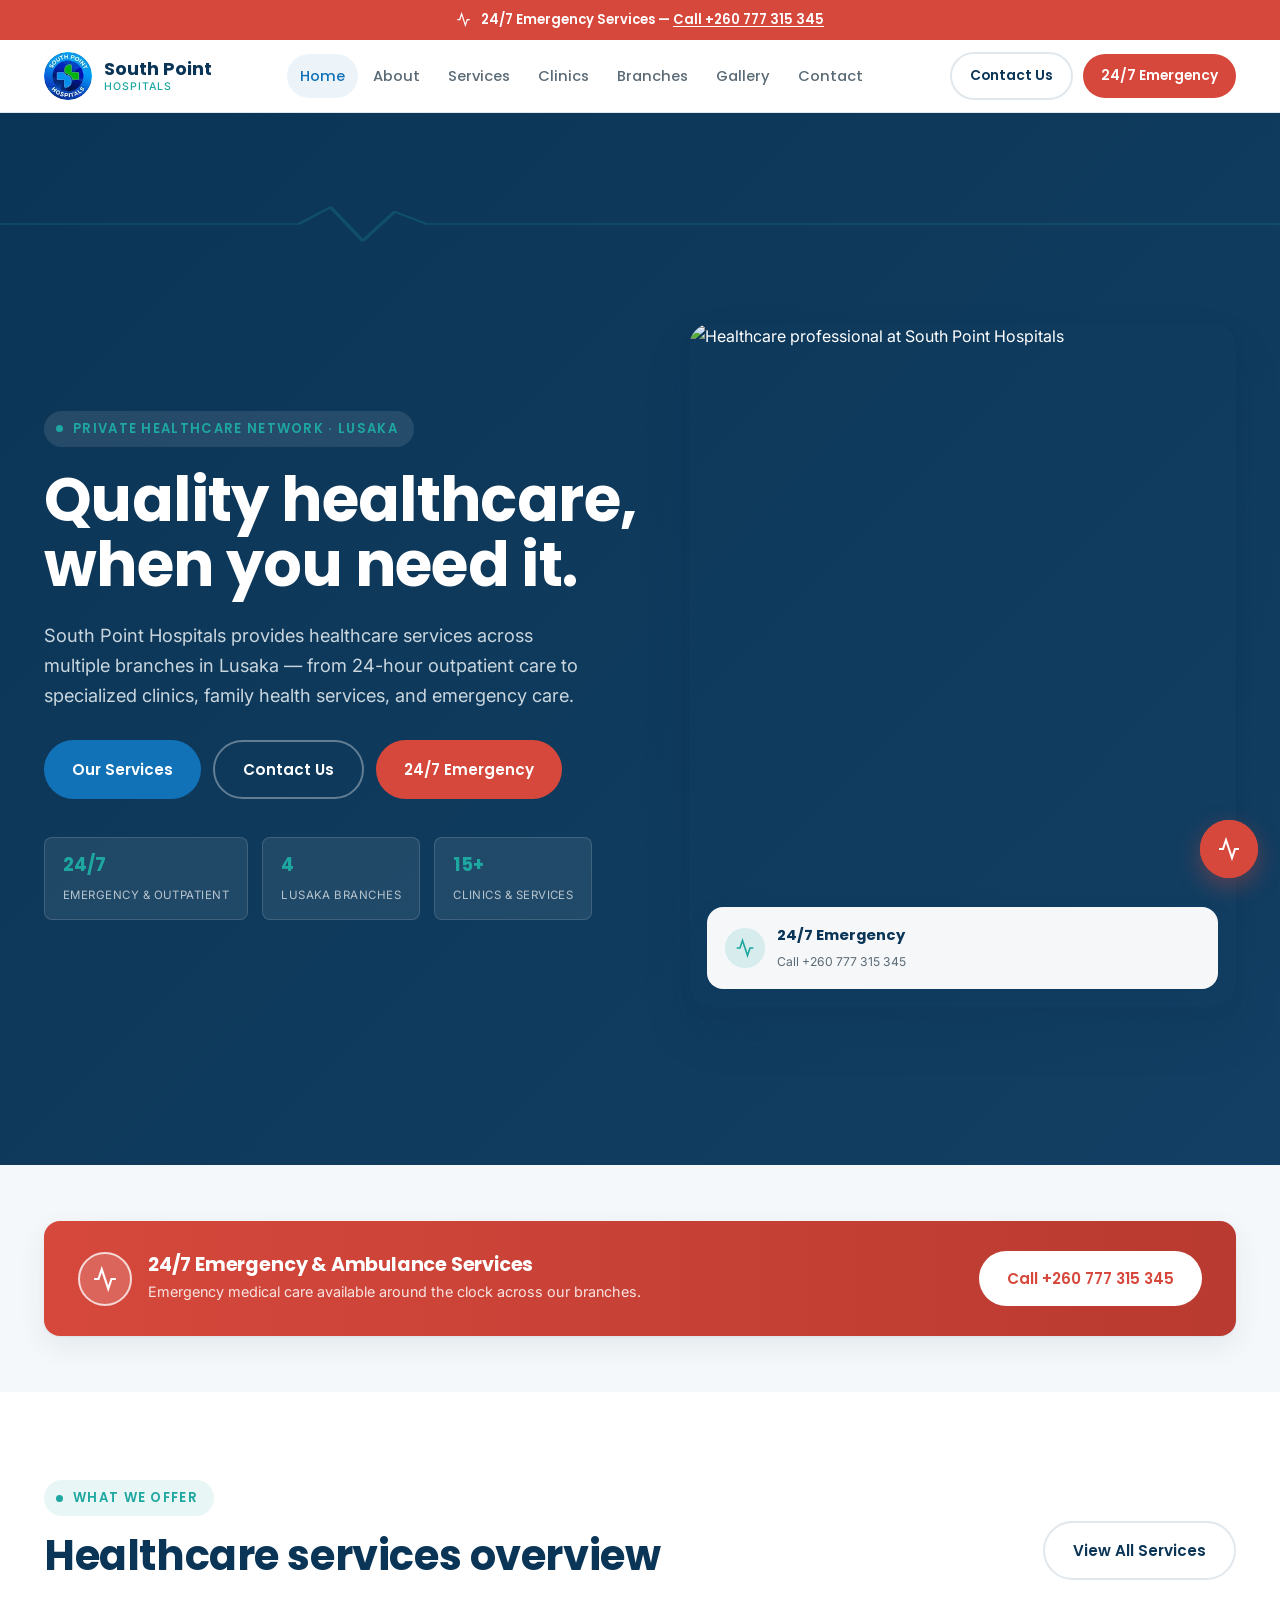
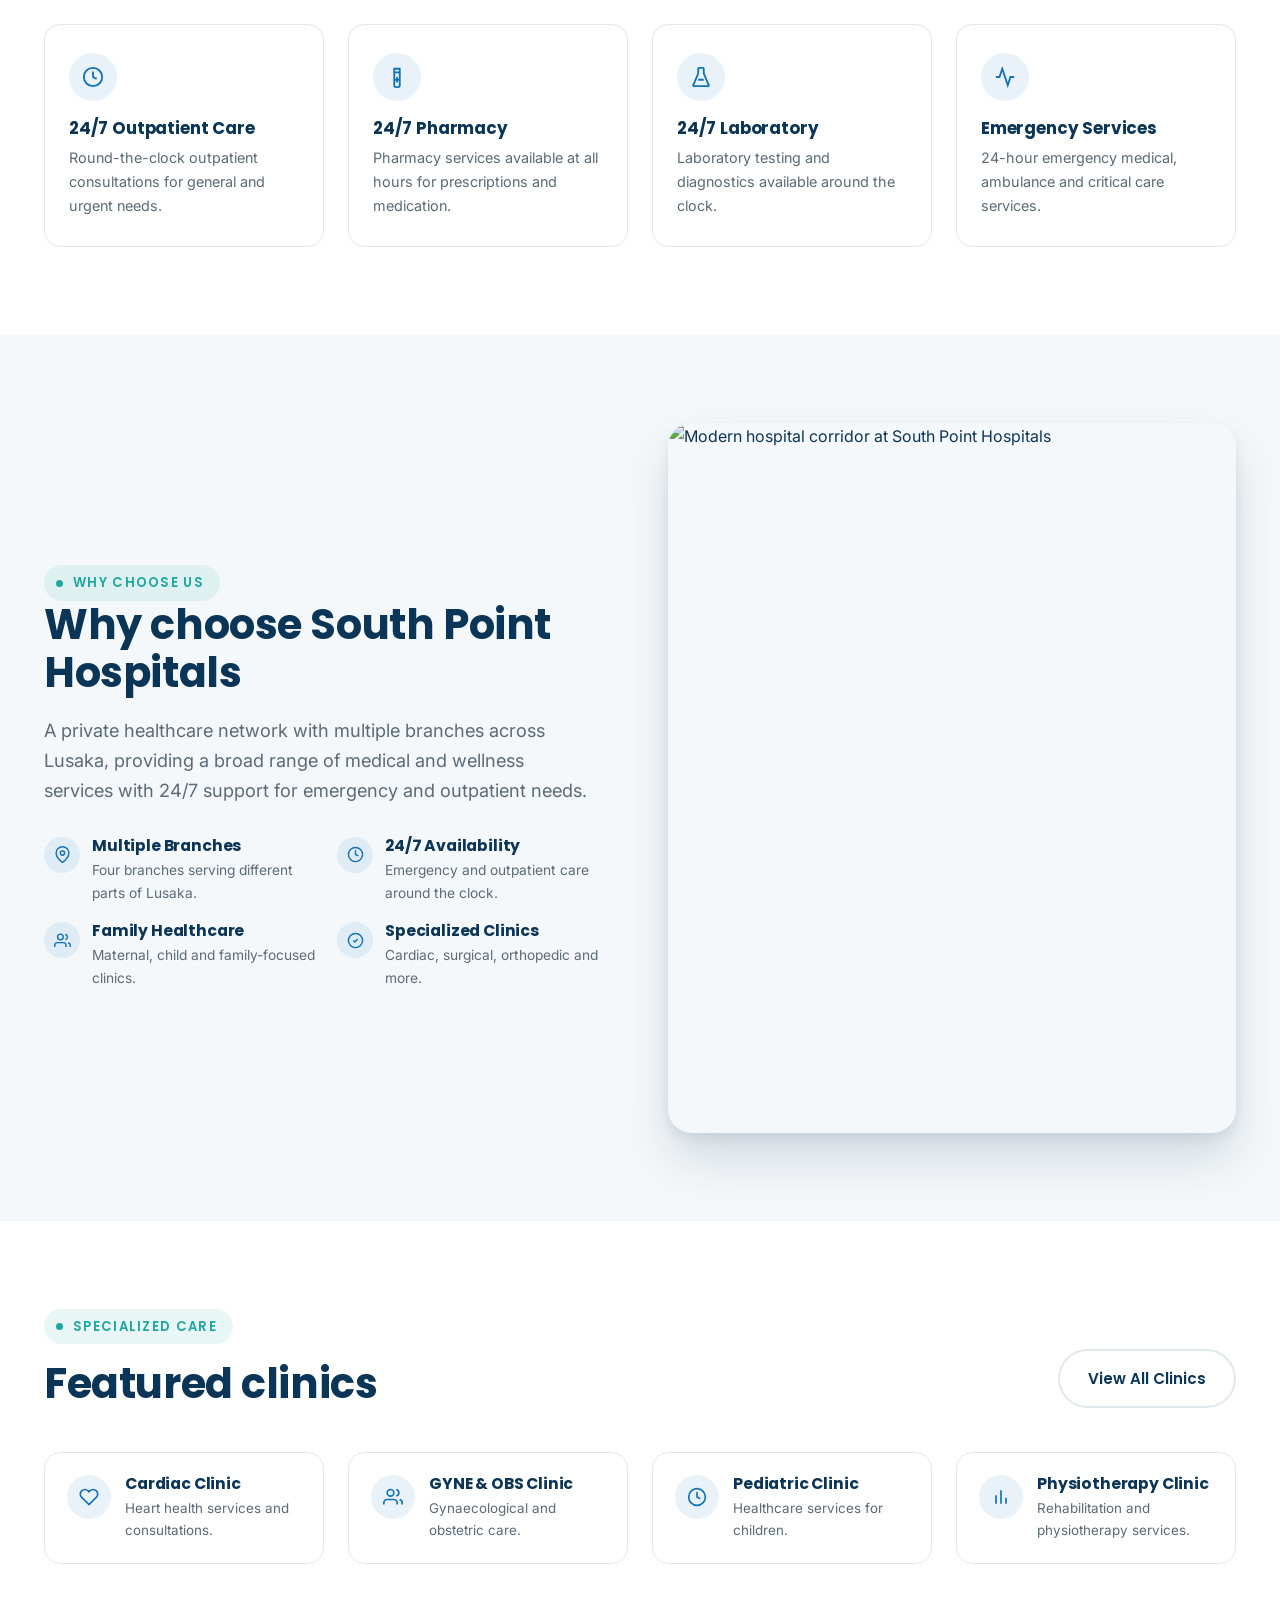
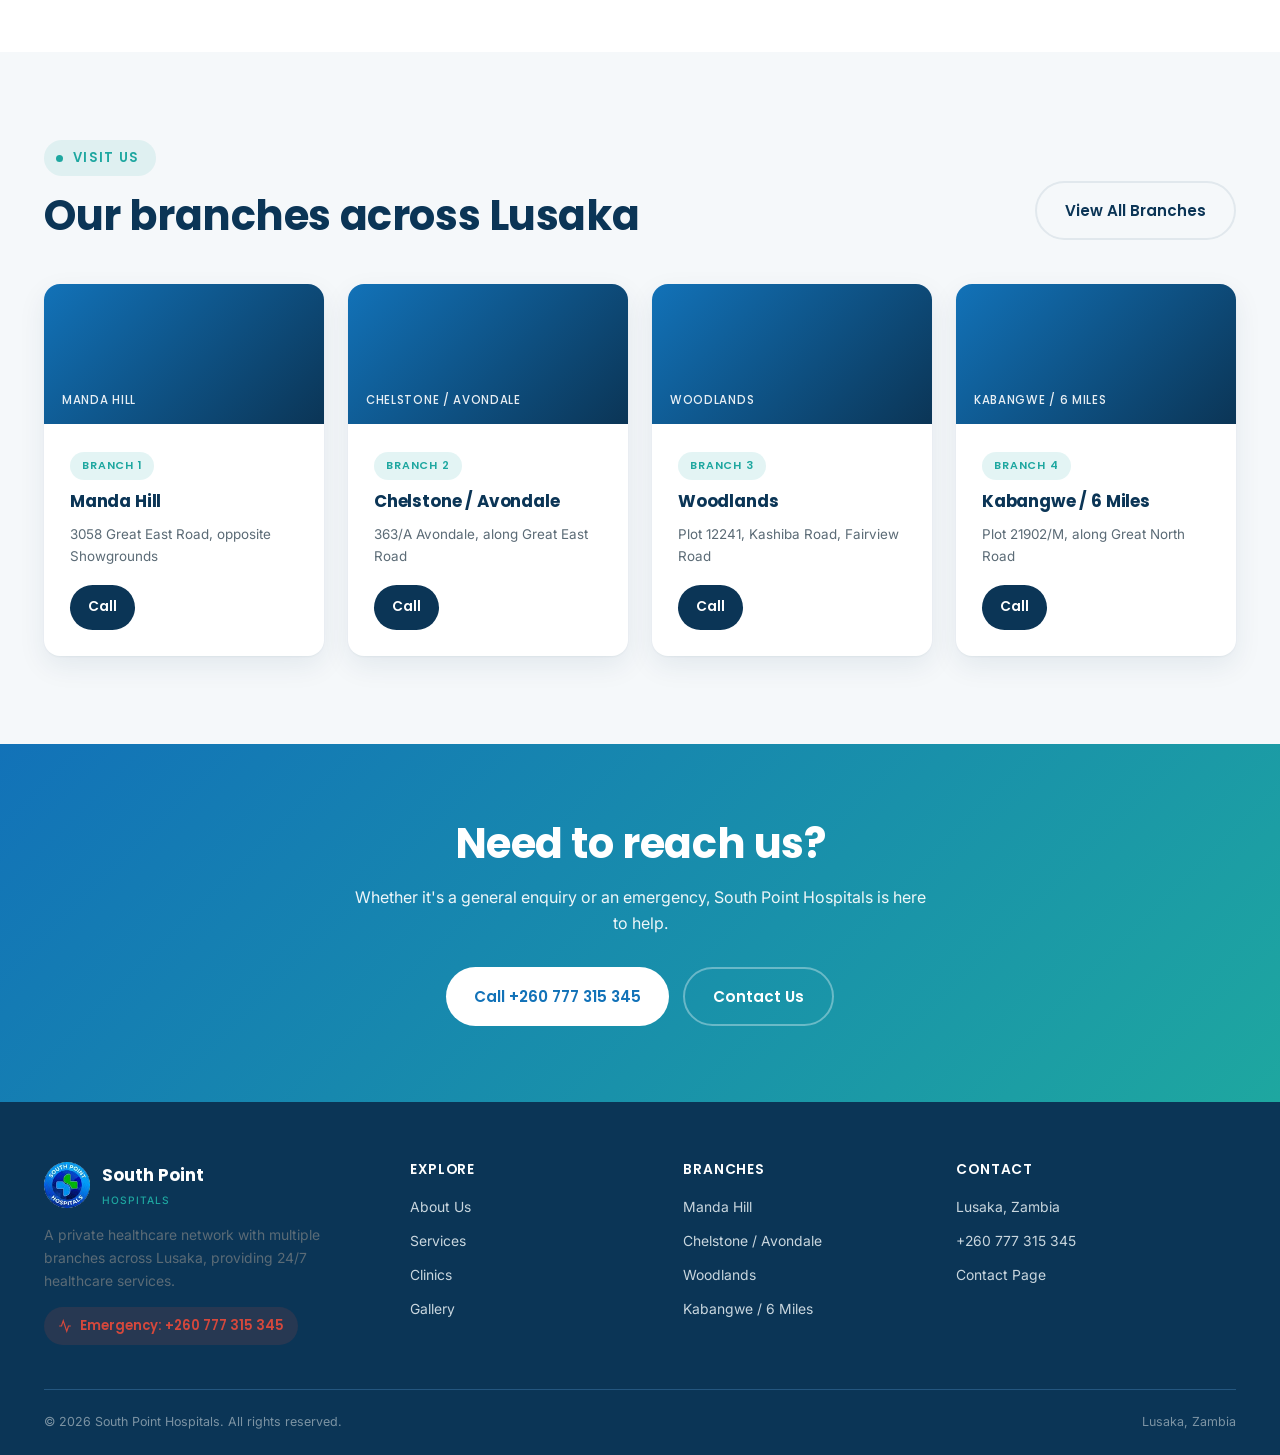
==== index.html @ 8c19f6e8 "Add files via upload" ====
<!DOCTYPE html>
<html lang="en">
<head>
<meta charset="UTF-8">
<meta name="viewport" content="width=device-width, initial-scale=1.0">
<title>South Point Hospitals | Quality Healthcare in Lusaka, Zambia</title>
<meta name="description" content="South Point Hospitals is a private healthcare network with multiple branches across Lusaka, offering 24/7 emergency, outpatient, specialized clinics and family healthcare services.">
<meta property="og:title" content="South Point Hospitals | Quality Healthcare, When You Need It">
<meta property="og:description" content="24/7 healthcare services across multiple branches in Lusaka, Zambia.">
<meta property="og:type" content="website">
<link rel="preconnect" href="https://fonts.googleapis.com">
<link rel="stylesheet" href="css/style.css">
</head>
<body>

<header class="site-header">
  <div class="emergency-strip">
    <svg width="15" height="15" viewBox="0 0 24 24" fill="none" stroke="currentColor" stroke-width="2"><path d="M22 12h-4l-3 9L9 3l-3 9H2"/></svg>
    <span>24/7 Emergency Services — <a href="tel:+260777315345">Call +260 777 315 345</a></span>
  </div>
  <div class="header-bar">
    <a href="index.html" class="brand">
      <img src="assets/logo.png" alt="South Point Hospitals logo">
      <span class="brand-text">South Point<span class="sub">Hospitals</span></span>
    </a>
    <nav class="main-nav">
      <a href="index.html" class="active">Home</a>
      <a href="about.html">About</a>
      <a href="services.html">Services</a>
      <a href="clinics.html">Clinics</a>
      <a href="branches.html">Branches</a>
      <a href="gallery.html">Gallery</a>
      <a href="contact.html">Contact</a>
    </nav>
    <div class="header-cta">
      <a href="contact.html" class="btn btn-outline btn-sm">Contact Us</a>
      <a href="tel:+260777315345" class="btn btn-emergency btn-sm">24/7 Emergency</a>
    </div>
    <button class="hamburger" aria-label="Toggle menu"><span></span><span></span><span></span></button>
  </div>
</header>

<nav class="mobile-nav">
  <a href="index.html">Home</a>
  <a href="about.html">About</a>
  <a href="services.html">Services</a>
  <a href="clinics.html">Clinics</a>
  <a href="branches.html">Branches</a>
  <a href="gallery.html">Gallery</a>
  <a href="contact.html">Contact</a>
  <div class="mobile-ctas">
    <a href="tel:+260777315345" class="btn btn-emergency btn-block">Call +260 777 315 345</a>
    <a href="contact.html" class="btn btn-outline btn-block">Contact Us</a>
  </div>
</nav>

<!-- ===== Hero ===== -->
<section class="hero">
  <div class="ambient-bg"><div class="orb orb-1"></div><div class="orb orb-2"></div><div class="orb orb-3"></div></div>
  <div class="ekg-track"><div class="ekg-strip">
    <svg viewBox="0 0 600 60" preserveAspectRatio="none"><path d="M0,30 L140,30 L155,8 L170,52 L185,14 L200,30 L600,30"/></svg>
    <svg viewBox="0 0 600 60" preserveAspectRatio="none"><path d="M0,30 L140,30 L155,8 L170,52 L185,14 L200,30 L600,30"/></svg>
  </div></div>
  <div class="hero-grid">
    <div class="hero-copy">
      <span class="tag-label on-dark">Private Healthcare Network · Lusaka</span>
      <h1>Quality healthcare,<br>when you need it.</h1>
      <p class="lede">South Point Hospitals provides healthcare services across multiple branches in Lusaka — from 24-hour outpatient care to specialized clinics, family health services, and emergency care.</p>
      <div class="hero-ctas">
        <a href="services.html" class="btn btn-primary">Our Services</a>
        <a href="contact.html" class="btn btn-outline on-dark">Contact Us</a>
        <a href="tel:+260777315345" class="btn btn-emergency">24/7 Emergency</a>
      </div>
      <div class="hero-stats">
        <div class="stat"><b>24/7</b><span>Emergency &amp; Outpatient</span></div>
        <div class="stat"><b data-countup="4">0</b><span>Lusaka Branches</span></div>
        <div class="stat"><b data-countup="15" data-suffix="+">0</b><span>Clinics &amp; Services</span></div>
      </div>
    </div>
    <div class="hero-visual">
      <img src="https://images.unsplash.com/photo-1519494026892-80bbd2d6fd0d?w=900&q=80" alt="Healthcare professional at South Point Hospitals">
      <div class="float-card">
        <div class="ico"><svg width="20" height="20" viewBox="0 0 24 24" fill="none" stroke="currentColor" stroke-width="2"><path d="M22 12h-4l-3 9L9 3l-3 9H2"/></svg></div>
        <div><b>24/7 Emergency</b><span>Call +260 777 315 345</span></div>
      </div>
    </div>
  </div>
</section>

<!-- ===== Emergency banner ===== -->
<section class="bg-paper" style="padding:56px 0">
  <div class="container">
    <div class="emergency-banner">
      <div class="eb-left">
        <div class="eb-ico"><svg width="26" height="26" viewBox="0 0 24 24" fill="none" stroke="#fff" stroke-width="2"><path d="M22 12h-4l-3 9L9 3l-3 9H2"/></svg></div>
        <div>
          <h3>24/7 Emergency &amp; Ambulance Services</h3>
          <p>Emergency medical care available around the clock across our branches.</p>
        </div>
      </div>
      <a href="tel:+260777315345" class="btn" style="background:#fff;color:var(--emergency)">Call +260 777 315 345</a>
    </div>
  </div>
</section>

<!-- ===== Services overview ===== -->
<section class="bg-surface">
  <div class="container">
    <div class="section-head section-head-row">
      <div>
        <span class="tag-label">What We Offer</span>
        <h2>Healthcare services overview</h2>
      </div>
      <a href="services.html" class="btn btn-outline">View All Services</a>
    </div>
    <div class="grid grid-4">
      <div class="feature-card">
        <div class="ico"><svg width="22" height="22" viewBox="0 0 24 24" fill="none" stroke="currentColor" stroke-width="2"><circle cx="12" cy="12" r="10"/><path d="M12 6v6l4 2"/></svg></div>
        <h3>24/7 Outpatient Care</h3>
        <p>Round-the-clock outpatient consultations for general and urgent needs.</p>
      </div>
      <div class="feature-card">
        <div class="ico"><svg width="22" height="22" viewBox="0 0 24 24" fill="none" stroke="currentColor" stroke-width="2"><path d="M9 3h6v4H9z"/><path d="M9 7v14a2 2 0 0 0 2 2h2a2 2 0 0 0 2-2V7"/><path d="M12 12v6M9 15h6"/></svg></div>
        <h3>24/7 Pharmacy</h3>
        <p>Pharmacy services available at all hours for prescriptions and medication.</p>
      </div>
      <div class="feature-card">
        <div class="ico"><svg width="22" height="22" viewBox="0 0 24 24" fill="none" stroke="currentColor" stroke-width="2"><path d="M9 2v6L4 20a1 1 0 0 0 1 2h14a1 1 0 0 0 1-2L15 8V2"/><path d="M9 2h6M9 15h6"/></svg></div>
        <h3>24/7 Laboratory</h3>
        <p>Laboratory testing and diagnostics available around the clock.</p>
      </div>
      <div class="feature-card">
        <div class="ico"><svg width="22" height="22" viewBox="0 0 24 24" fill="none" stroke="currentColor" stroke-width="2"><path d="M22 12h-4l-3 9L9 3l-3 9H2"/></svg></div>
        <h3>Emergency Services</h3>
        <p>24-hour emergency medical, ambulance and critical care services.</p>
      </div>
    </div>
  </div>
</section>

<!-- ===== Why choose ===== -->
<section class="bg-paper">
  <div class="container">
    <div class="split-wrap" style="display:grid;grid-template-columns:1fr 1fr;gap:56px;align-items:center">
      <div>
        <span class="tag-label">Why Choose Us</span>
        <h2>Why choose South Point Hospitals</h2>
        <p class="lede on-light" style="margin-top:18px">A private healthcare network with multiple branches across Lusaka, providing a broad range of medical and wellness services with 24/7 support for emergency and outpatient needs.</p>
        <div class="grid grid-2" style="margin-top:32px;gap:18px">
          <div style="display:flex;gap:12px;align-items:flex-start">
            <div class="ico" style="width:36px;height:36px;border-radius:50%;background:rgba(18,114,184,0.09);color:var(--blue);display:flex;align-items:center;justify-content:center;flex-shrink:0"><svg width="17" height="17" viewBox="0 0 24 24" fill="none" stroke="currentColor" stroke-width="2"><path d="M21 10c0 7-9 13-9 13S3 17 3 10a9 9 0 0 1 18 0z"/><circle cx="12" cy="10" r="3"/></svg></div>
            <div><h3 style="font-size:0.98rem;margin-bottom:4px">Multiple Branches</h3><p style="font-size:0.86rem">Four branches serving different parts of Lusaka.</p></div>
          </div>
          <div style="display:flex;gap:12px;align-items:flex-start">
            <div class="ico" style="width:36px;height:36px;border-radius:50%;background:rgba(18,114,184,0.09);color:var(--blue);display:flex;align-items:center;justify-content:center;flex-shrink:0"><svg width="17" height="17" viewBox="0 0 24 24" fill="none" stroke="currentColor" stroke-width="2"><circle cx="12" cy="12" r="10"/><path d="M12 6v6l4 2"/></svg></div>
            <div><h3 style="font-size:0.98rem;margin-bottom:4px">24/7 Availability</h3><p style="font-size:0.86rem">Emergency and outpatient care around the clock.</p></div>
          </div>
          <div style="display:flex;gap:12px;align-items:flex-start">
            <div class="ico" style="width:36px;height:36px;border-radius:50%;background:rgba(18,114,184,0.09);color:var(--blue);display:flex;align-items:center;justify-content:center;flex-shrink:0"><svg width="17" height="17" viewBox="0 0 24 24" fill="none" stroke="currentColor" stroke-width="2"><path d="M17 21v-2a4 4 0 0 0-4-4H5a4 4 0 0 0-4 4v2"/><circle cx="9" cy="7" r="4"/><path d="M23 21v-2a4 4 0 0 0-3-3.87"/><path d="M16 3.13a4 4 0 0 1 0 7.75"/></svg></div>
            <div><h3 style="font-size:0.98rem;margin-bottom:4px">Family Healthcare</h3><p style="font-size:0.86rem">Maternal, child and family-focused clinics.</p></div>
          </div>
          <div style="display:flex;gap:12px;align-items:flex-start">
            <div class="ico" style="width:36px;height:36px;border-radius:50%;background:rgba(18,114,184,0.09);color:var(--blue);display:flex;align-items:center;justify-content:center;flex-shrink:0"><svg width="17" height="17" viewBox="0 0 24 24" fill="none" stroke="currentColor" stroke-width="2"><path d="M9 12l2 2 4-4"/><circle cx="12" cy="12" r="10"/></svg></div>
            <div><h3 style="font-size:0.98rem;margin-bottom:4px">Specialized Clinics</h3><p style="font-size:0.86rem">Cardiac, surgical, orthopedic and more.</p></div>
          </div>
        </div>
      </div>
      <div class="hero-visual" style="aspect-ratio:4/5">
        <img src="https://images.unsplash.com/photo-1551076805-e1869033e561?w=900&q=80" alt="Modern hospital corridor at South Point Hospitals">
      </div>
    </div>
  </div>
</section>

<!-- ===== Featured clinics ===== -->
<section class="bg-surface">
  <div class="container">
    <div class="section-head section-head-row">
      <div>
        <span class="tag-label">Specialized Care</span>
        <h2>Featured clinics</h2>
      </div>
      <a href="clinics.html" class="btn btn-outline">View All Clinics</a>
    </div>
    <div class="grid grid-4">
      <div class="clinic-pill-card">
        <div class="ico"><svg width="20" height="20" viewBox="0 0 24 24" fill="none" stroke="currentColor" stroke-width="2"><path d="M20.84 4.61a5.5 5.5 0 0 0-7.78 0L12 5.67l-1.06-1.06a5.5 5.5 0 0 0-7.78 7.78l1.06 1.06L12 21.23l7.78-7.78 1.06-1.06a5.5 5.5 0 0 0 0-7.78z"/></svg></div>
        <div><h3>Cardiac Clinic</h3><p>Heart health services and consultations.</p></div>
      </div>
      <div class="clinic-pill-card">
        <div class="ico"><svg width="20" height="20" viewBox="0 0 24 24" fill="none" stroke="currentColor" stroke-width="2"><path d="M17 21v-2a4 4 0 0 0-4-4H5a4 4 0 0 0-4 4v2"/><circle cx="9" cy="7" r="4"/><path d="M23 21v-2a4 4 0 0 0-3-3.87"/><path d="M16 3.13a4 4 0 0 1 0 7.75"/></svg></div>
        <div><h3>GYNE &amp; OBS Clinic</h3><p>Gynaecological and obstetric care.</p></div>
      </div>
      <div class="clinic-pill-card">
        <div class="ico"><svg width="20" height="20" viewBox="0 0 24 24" fill="none" stroke="currentColor" stroke-width="2"><circle cx="12" cy="12" r="10"/><path d="M12 6v6l4 2"/></svg></div>
        <div><h3>Pediatric Clinic</h3><p>Healthcare services for children.</p></div>
      </div>
      <div class="clinic-pill-card">
        <div class="ico"><svg width="20" height="20" viewBox="0 0 24 24" fill="none" stroke="currentColor" stroke-width="2"><path d="M6 20V10M12 20V4M18 20v-7"/></svg></div>
        <div><h3>Physiotherapy Clinic</h3><p>Rehabilitation and physiotherapy services.</p></div>
      </div>
    </div>
  </div>
</section>

<!-- ===== Branches overview ===== -->
<section class="bg-paper">
  <div class="container">
    <div class="section-head section-head-row">
      <div>
        <span class="tag-label">Visit Us</span>
        <h2>Our branches across Lusaka</h2>
      </div>
      <a href="branches.html" class="btn btn-outline">View All Branches</a>
    </div>
    <div class="grid grid-4">
      <div class="branch-card">
        <div class="b-map"><span class="pin-label">Manda Hill</span></div>
        <div class="b-body">
          <span class="b-badge">Branch 1</span>
          <h3 style="font-size:1.05rem">Manda Hill</h3>
          <p style="font-size:0.84rem">3058 Great East Road, opposite Showgrounds</p>
          <div class="b-ctas"><a href="tel:+260777315345" class="btn btn-dark btn-sm">Call</a></div>
        </div>
      </div>
      <div class="branch-card">
        <div class="b-map"><span class="pin-label">Chelstone / Avondale</span></div>
        <div class="b-body">
          <span class="b-badge">Branch 2</span>
          <h3 style="font-size:1.05rem">Chelstone / Avondale</h3>
          <p style="font-size:0.84rem">363/A Avondale, along Great East Road</p>
          <div class="b-ctas"><a href="tel:+260978278310" class="btn btn-dark btn-sm">Call</a></div>
        </div>
      </div>
      <div class="branch-card">
        <div class="b-map"><span class="pin-label">Woodlands</span></div>
        <div class="b-body">
          <span class="b-badge">Branch 3</span>
          <h3 style="font-size:1.05rem">Woodlands</h3>
          <p style="font-size:0.84rem">Plot 12241, Kashiba Road, Fairview Road</p>
          <div class="b-ctas"><a href="tel:+260976806667" class="btn btn-dark btn-sm">Call</a></div>
        </div>
      </div>
      <div class="branch-card">
        <div class="b-map"><span class="pin-label">Kabangwe / 6 Miles</span></div>
        <div class="b-body">
          <span class="b-badge">Branch 4</span>
          <h3 style="font-size:1.05rem">Kabangwe / 6 Miles</h3>
          <p style="font-size:0.84rem">Plot 21902/M, along Great North Road</p>
          <div class="b-ctas"><a href="tel:+260772021066" class="btn btn-dark btn-sm">Call</a></div>
        </div>
      </div>
    </div>
  </div>
</section>

<!-- ===== CTA band ===== -->
<section class="cta-band">
  <div class="ambient-bg"><div class="orb orb-1"></div><div class="orb orb-2"></div><div class="orb orb-3"></div></div>
  <div class="container">
    <h2>Need to reach us?</h2>
    <p>Whether it's a general enquiry or an emergency, South Point Hospitals is here to help.</p>
    <div class="cta-actions">
      <a href="tel:+260777315345" class="btn" style="background:#fff;color:var(--blue)">Call +260 777 315 345</a>
      <a href="contact.html" class="btn btn-outline on-dark">Contact Us</a>
    </div>
  </div>
</section>

<footer class="site-footer">
  <div class="container">
    <div class="footer-grid">
      <div>
        <div class="footer-brand">
          <img src="assets/logo.png" alt="South Point Hospitals logo">
          <span class="brand-text">South Point<span class="sub">Hospitals</span></span>
        </div>
        <p>A private healthcare network with multiple branches across Lusaka, providing 24/7 healthcare services.</p>
        <div class="footer-emergency"><svg width="14" height="14" viewBox="0 0 24 24" fill="none" stroke="currentColor" stroke-width="2"><path d="M22 12h-4l-3 9L9 3l-3 9H2"/></svg> Emergency: +260 777 315 345</div>
      </div>
      <div class="footer-col">
        <h4>Explore</h4>
        <ul>
          <li><a href="about.html">About Us</a></li>
          <li><a href="services.html">Services</a></li>
          <li><a href="clinics.html">Clinics</a></li>
          <li><a href="gallery.html">Gallery</a></li>
        </ul>
      </div>
      <div class="footer-col">
        <h4>Branches</h4>
        <ul>
          <li><a href="branches.html">Manda Hill</a></li>
          <li><a href="branches.html">Chelstone / Avondale</a></li>
          <li><a href="branches.html">Woodlands</a></li>
          <li><a href="branches.html">Kabangwe / 6 Miles</a></li>
        </ul>
      </div>
      <div class="footer-col">
        <h4>Contact</h4>
        <ul>
          <li>Lusaka, Zambia</li>
          <li><a href="tel:+260777315345">+260 777 315 345</a></li>
          <li><a href="contact.html">Contact Page</a></li>
        </ul>
      </div>
    </div>
    <div class="footer-bottom">
      <span>© 2026 South Point Hospitals. All rights reserved.</span>
      <span>Lusaka, Zambia</span>
    </div>
  </div>
</footer>

<div class="float-stack">
  <a href="tel:+260777315345" class="em-float" aria-label="Call emergency number">
    <svg width="24" height="24" viewBox="0 0 24 24" fill="none" stroke="#fff" stroke-width="2"><path d="M22 12h-4l-3 9L9 3l-3 9H2"/></svg>
  </a>
</div>

<script src="js/script.js"></script>
</body>
</html>
---- css/style.css ----
/* ==========================================================================
   South Point Hospitals — Design System
   Signature: the "pulse line" — a calm EKG heartbeat trace used as a
   section divider and background accent, echoing patient monitoring.
   ========================================================================== */

@import url('https://fonts.googleapis.com/css2?family=Poppins:wght@500;600;700;800&family=Inter:wght@400;500;600;700&display=swap');

:root {
  --navy: #0B3556;
  --navy-soft: #123F63;
  --blue: #1272B8;
  --teal: #1EA7A0;
  --paper: #F5F8FA;
  --surface: #FFFFFF;
  --emergency: #D6483C;
  --emergency-dark: #B93A30;
  --line: #E1E8ED;
  --line-dark: #24567F;
  --muted: #5B6B76;

  --display: 'Poppins', sans-serif;
  --body: 'Inter', sans-serif;

  --radius-s: 8px;
  --radius-m: 16px;
  --radius-l: 24px;
  --container: 1240px;

  --shadow-card: 0 1px 2px rgba(11,53,86,0.05), 0 10px 28px rgba(11,53,86,0.08);
  --shadow-lift: 0 6px 12px rgba(11,53,86,0.08), 0 26px 48px rgba(11,53,86,0.14);
}

* { box-sizing: border-box; margin: 0; padding: 0; }
html { scroll-behavior: smooth; }
body {
  font-family: var(--body);
  background: var(--paper);
  color: var(--navy);
  line-height: 1.65;
  -webkit-font-smoothing: antialiased;
  overflow-x: hidden;
}
img { max-width: 100%; display: block; }
a { color: inherit; text-decoration: none; }
ul { list-style: none; }
button { font-family: inherit; cursor: pointer; border: none; background: none; }
input, textarea, select { font-family: inherit; }

.container { max-width: var(--container); margin: 0 auto; padding: 0 24px; }

@media (prefers-reduced-motion: reduce) {
  *, *::before, *::after { animation-duration: 0.001ms !important; transition-duration: 0.001ms !important; }
}
:focus-visible { outline: 3px solid var(--teal); outline-offset: 2px; }

/* ---------- Typography ---------- */
h1, h2, h3, h4 {
  font-family: var(--display);
  font-weight: 700;
  line-height: 1.15;
  letter-spacing: -0.01em;
  color: var(--navy);
}
h1 { font-size: clamp(2.4rem, 5vw, 3.8rem); line-height: 1.08; }
h2 { font-size: clamp(1.9rem, 3.4vw, 2.6rem); }
h3 { font-size: clamp(1.15rem, 1.8vw, 1.4rem); }
p { color: var(--muted); }
.lede { font-size: 1.14rem; color: #C9D6DE; max-width: 50ch; }
.lede.on-light { color: var(--muted); }

/* ---------- Pulse-line signature ---------- */
.tag-label {
  display: inline-flex; align-items: center; gap: 10px;
  font-family: var(--display); font-weight: 600; font-size: 0.82rem;
  letter-spacing: 0.1em; text-transform: uppercase; color: var(--teal);
  background: rgba(30,167,160,0.1);
  padding: 7px 16px 7px 12px;
  border-radius: 999px;
}
.tag-label::before { content: ''; width: 7px; height: 7px; border-radius: 50%; background: var(--teal); flex-shrink: 0; }
.tag-label.on-dark { background: rgba(255,255,255,0.1); }
.tag-label.emergency { color: var(--emergency); background: rgba(214,72,60,0.1); }
.tag-label.emergency::before { background: var(--emergency); }

.pulse-divider { display: block; width: 100%; height: 34px; color: var(--teal); opacity: 0.55; }
.pulse-divider path { fill: none; stroke: currentColor; stroke-width: 2.5; stroke-linecap: round; stroke-linejoin: round; }

/* ---------- Buttons ---------- */
.btn {
  display: inline-flex; align-items: center; gap: 10px;
  font-family: var(--display); font-weight: 600; font-size: 0.95rem;
  padding: 15px 28px;
  border-radius: 999px;
  transition: transform 0.18s ease, box-shadow 0.18s ease, background 0.18s ease;
  white-space: nowrap;
}
.btn-primary { background: var(--blue); color: #fff; }
.btn-primary:hover { background: var(--navy-soft); transform: translateY(-2px); box-shadow: var(--shadow-lift); }
.btn-teal { background: var(--teal); color: #fff; }
.btn-teal:hover { background: #178983; transform: translateY(-2px); box-shadow: var(--shadow-lift); }
.btn-dark { background: var(--navy); color: #fff; }
.btn-dark:hover { background: var(--navy-soft); transform: translateY(-2px); box-shadow: var(--shadow-lift); }
.btn-outline { background: transparent; color: var(--navy); border: 2px solid var(--line); }
.btn-outline:hover { border-color: var(--blue); color: var(--blue); }
.btn-outline.on-dark { color: #fff; border-color: rgba(255,255,255,0.35); }
.btn-outline.on-dark:hover { border-color: #fff; background: rgba(255,255,255,0.08); }
.btn-emergency { background: var(--emergency); color: #fff; }
.btn-emergency:hover { background: var(--emergency-dark); transform: translateY(-2px); box-shadow: var(--shadow-lift); }
.btn-block { width: 100%; justify-content: center; }
.btn-sm { padding: 11px 18px; font-size: 0.86rem; }
.btn-wa { background: #1FAA55; color: #fff; }
.btn-wa:hover { background: #178A44; transform: translateY(-2px); box-shadow: var(--shadow-lift); }

/* ---------- Header / Nav ---------- */
.site-header { position: sticky; top: 0; z-index: 500; background: var(--surface); border-bottom: 1px solid var(--line); }
.emergency-strip {
  background: var(--emergency); color: #fff;
  display: flex; align-items: center; justify-content: center; gap: 10px;
  padding: 9px 16px; font-family: var(--display); font-weight: 600; font-size: 0.82rem;
  text-align: center; flex-wrap: wrap;
}
.emergency-strip a { text-decoration: underline; text-underline-offset: 2px; }
.emergency-strip svg { flex-shrink: 0; }

.header-bar { display: flex; align-items: center; justify-content: space-between; padding: 12px 24px; max-width: var(--container); margin: 0 auto; gap: 16px; }
.brand { display: flex; align-items: center; gap: 12px; }
.brand img { width: 48px; height: 48px; border-radius: 50%; flex-shrink: 0; }
.brand .brand-text { font-family: var(--display); font-weight: 700; font-size: 1.12rem; color: var(--navy); line-height: 1.15; }
.brand .brand-text .sub { display: block; font-family: var(--body); font-weight: 500; font-size: 0.66rem; letter-spacing: 0.1em; color: var(--teal); text-transform: uppercase; margin-top: 2px; }

.main-nav { display: flex; align-items: center; gap: 2px; }
.main-nav a { font-family: var(--display); font-weight: 500; font-size: 0.92rem; padding: 10px 13px; border-radius: 999px; position: relative; color: var(--muted); }
.main-nav a:hover { color: var(--navy); background: var(--paper); }
.main-nav a.active { color: var(--blue); background: rgba(18,114,184,0.08); }
.header-cta { display: flex; align-items: center; gap: 10px; }

.hamburger { display: none; flex-direction: column; gap: 5px; padding: 8px; z-index: 600; }
.hamburger span { width: 24px; height: 2.5px; background: var(--navy); transition: 0.25s ease; border-radius: 2px; }
.hamburger.open span:nth-child(1) { transform: translateY(7.5px) rotate(45deg); }
.hamburger.open span:nth-child(2) { opacity: 0; }
.hamburger.open span:nth-child(3) { transform: translateY(-7.5px) rotate(-45deg); }

.mobile-nav { display: none; position: fixed; inset: 0; z-index: 400; background: var(--surface); padding: 100px 32px 40px; flex-direction: column; gap: 2px; transform: translateX(100%); transition: transform 0.3s ease; overflow-y: auto; }
.mobile-nav.open { display: flex; transform: translateX(0); }
.mobile-nav a { font-family: var(--display); font-weight: 600; font-size: 1.3rem; color: var(--navy); padding: 14px 0; border-bottom: 1px solid var(--line); }
.mobile-nav .mobile-ctas { margin-top: 26px; display: flex; flex-direction: column; gap: 12px; }

/* ---------- Page hero (inner pages) ---------- */
.page-hero { background: linear-gradient(135deg, var(--navy) 0%, var(--navy-soft) 100%); color: #fff; padding: 60px 0 52px; position: relative; overflow: hidden; }
.page-hero .crumbs { font-family: var(--display); font-weight: 600; font-size: 0.8rem; color: var(--teal); letter-spacing: 0.1em; text-transform: uppercase; margin-bottom: 14px; }
.page-hero h1 { color: #fff; }
.page-hero p { color: #C9D6DE; margin-top: 14px; max-width: 62ch; }

/* ---------- Sections ---------- */
section { padding: 88px 0; }
.section-head { margin-bottom: 44px; }
.section-head .tag-label { margin-bottom: 16px; }
.section-head-row { display: flex; align-items: flex-end; justify-content: space-between; gap: 24px; flex-wrap: wrap; }

.bg-navy { background: var(--navy); color: #fff; }
.bg-navy h2, .bg-navy h3 { color: #fff; }
.bg-navy p { color: #C9D6DE; }
.bg-surface { background: var(--surface); }
.bg-paper { background: var(--paper); }

/* ---------- Hero (home) ---------- */
.hero { position: relative; background: linear-gradient(135deg, var(--navy) 0%, var(--navy-soft) 100%); color: #fff; overflow: hidden; }
.hero-grid { display: grid; grid-template-columns: 1.05fr 0.95fr; gap: 40px; align-items: center; max-width: var(--container); margin: 0 auto; padding: 76px 24px 70px; position: relative; z-index: 1; }
.hero-copy .tag-label { margin-bottom: 20px; }
.hero-copy h1 { color: #fff; }
.hero-copy p { margin: 22px 0 30px; color: #C9D6DE; }
.hero-ctas { display: flex; gap: 12px; flex-wrap: wrap; }
.hero-stats { display: flex; gap: 14px; margin-top: 38px; flex-wrap: wrap; }
.hero-stats .stat { background: rgba(255,255,255,0.08); border: 1px solid rgba(255,255,255,0.14); border-radius: var(--radius-s); padding: 12px 18px; }
.hero-stats .stat b { font-family: var(--display); font-size: 1.15rem; display: block; color: var(--teal); }
.hero-stats .stat span { font-size: 0.72rem; letter-spacing: 0.04em; text-transform: uppercase; color: #B7C4CD; }
.hero-visual { position: relative; border-radius: var(--radius-l); overflow: hidden; box-shadow: var(--shadow-lift); aspect-ratio: 4/5; }
.hero-visual img { width: 100%; height: 100%; object-fit: cover; }
.hero-visual .float-card {
  position: absolute; bottom: 18px; left: 18px; right: 18px;
  background: rgba(255,255,255,0.96); backdrop-filter: blur(6px);
  border-radius: var(--radius-m); padding: 16px 18px;
  display: flex; align-items: center; gap: 12px;
  box-shadow: var(--shadow-card);
}
.hero-visual .float-card .ico { width: 40px; height: 40px; border-radius: 50%; background: rgba(30,167,160,0.14); color: var(--teal); display: flex; align-items: center; justify-content: center; flex-shrink: 0; }
.hero-visual .float-card b { display: block; font-family: var(--display); font-size: 0.92rem; color: var(--navy); }
.hero-visual .float-card span { font-size: 0.76rem; color: var(--muted); }

/* ---------- Emergency banner ---------- */
.emergency-banner {
  background: linear-gradient(90deg, var(--emergency) 0%, var(--emergency-dark) 100%);
  color: #fff; border-radius: var(--radius-m); padding: 30px 34px;
  display: flex; align-items: center; justify-content: space-between; gap: 24px; flex-wrap: wrap;
  box-shadow: var(--shadow-card);
}
.emergency-banner .eb-left { display: flex; align-items: center; gap: 16px; }
.emergency-banner .eb-ico { width: 54px; height: 54px; border-radius: 50%; background: rgba(255,255,255,0.16); display: flex; align-items: center; justify-content: center; flex-shrink: 0; }
.emergency-banner h3 { color: #fff; font-size: 1.2rem; margin-bottom: 4px; }
.emergency-banner p { color: rgba(255,255,255,0.85); font-size: 0.9rem; }

/* ---------- Cards / grids ---------- */
.grid { display: grid; gap: 24px; }
.grid-4 { grid-template-columns: repeat(4, 1fr); }
.grid-3 { grid-template-columns: repeat(3, 1fr); }
.grid-2 { grid-template-columns: repeat(2, 1fr); }

.feature-card {
  background: var(--surface); border: 1px solid var(--line); border-radius: var(--radius-m);
  padding: 28px 24px; transition: transform 0.22s ease, box-shadow 0.22s ease, border-color 0.22s ease;
}
.feature-card:hover { transform: translateY(-5px); box-shadow: var(--shadow-lift); border-color: transparent; }
.feature-card .ico { width: 48px; height: 48px; border-radius: 50%; background: rgba(18,114,184,0.09); color: var(--blue); display: flex; align-items: center; justify-content: center; margin-bottom: 18px; }
.feature-card h3 { font-size: 1.05rem; margin-bottom: 8px; }
.feature-card p { font-size: 0.9rem; }

.service-card {
  background: var(--surface); border-radius: var(--radius-m); overflow: hidden;
  box-shadow: var(--shadow-card); transition: transform 0.22s ease, box-shadow 0.22s ease;
  display: flex; flex-direction: column;
}
.service-card:hover { transform: translateY(-5px); box-shadow: var(--shadow-lift); }
.service-card .sc-media { position: relative; aspect-ratio: 16/10; overflow: hidden; }
.service-card .sc-media img { width: 100%; height: 100%; object-fit: cover; transition: transform 0.5s ease; }
.service-card:hover .sc-media img { transform: scale(1.06); }
.service-card .sc-body { padding: 22px 22px 24px; flex: 1; display: flex; flex-direction: column; }
.service-card .sc-body .ico { width: 42px; height: 42px; border-radius: 50%; background: rgba(30,167,160,0.12); color: var(--teal); display: flex; align-items: center; justify-content: center; margin-bottom: 14px; }
.service-card h3 { font-size: 1.05rem; margin-bottom: 8px; }
.service-card p { font-size: 0.88rem; flex: 1; }

.clinic-pill-card {
  background: var(--surface); border: 1px solid var(--line); border-radius: var(--radius-m);
  padding: 22px; display: flex; align-items: flex-start; gap: 14px;
  transition: transform 0.2s ease, box-shadow 0.2s ease, border-color 0.2s ease;
}
.clinic-pill-card:hover { transform: translateY(-4px); box-shadow: var(--shadow-lift); border-color: transparent; }
.clinic-pill-card .ico { width: 44px; height: 44px; border-radius: 50%; background: rgba(18,114,184,0.09); color: var(--blue); display: flex; align-items: center; justify-content: center; flex-shrink: 0; }
.clinic-pill-card h3 { font-size: 0.98rem; margin-bottom: 4px; }
.clinic-pill-card p { font-size: 0.84rem; }

.category-block { margin-bottom: 64px; }
.category-block:last-child { margin-bottom: 0; }
.category-head { display: flex; align-items: center; gap: 14px; margin-bottom: 28px; }
.category-head .cat-num { width: 40px; height: 40px; border-radius: 50%; background: var(--navy); color: #fff; font-family: var(--display); font-weight: 700; font-size: 1rem; display: flex; align-items: center; justify-content: center; flex-shrink: 0; }
.category-head h2 { font-size: 1.5rem; margin-bottom: 0; }
.category-head.emergency .cat-num { background: var(--emergency); }

/* ---------- Branch cards ---------- */
.branch-card { background: var(--surface); border-radius: var(--radius-m); overflow: hidden; box-shadow: var(--shadow-card); }
.branch-card .b-map { aspect-ratio: 16/8; background: linear-gradient(135deg, var(--blue) 0%, var(--navy) 100%); display: flex; align-items: center; justify-content: center; position: relative; overflow: hidden; }
.branch-card .b-map .pin-label { position: absolute; bottom: 14px; left: 18px; color: #fff; font-family: var(--display); font-weight: 500; font-size: 0.72rem; letter-spacing: 0.06em; text-transform: uppercase; opacity: 0.9; }
.branch-card .b-body { padding: 26px; }
.branch-card .b-badge { display: inline-block; font-family: var(--display); font-weight: 600; font-size: 0.68rem; letter-spacing: 0.08em; text-transform: uppercase; background: rgba(30,167,160,0.12); color: var(--teal); padding: 5px 12px; border-radius: 999px; margin-bottom: 12px; }
.branch-card h3 { font-size: 1.25rem; margin-bottom: 12px; }
.branch-card .b-row { display: flex; gap: 10px; align-items: flex-start; margin-bottom: 10px; color: var(--muted); font-size: 0.9rem; }
.branch-card .b-row svg { flex-shrink: 0; margin-top: 3px; color: var(--blue); }
.branch-card .b-services { display: flex; flex-wrap: wrap; gap: 6px; margin: 14px 0; }
.branch-card .b-services span { font-size: 0.74rem; background: var(--paper); border: 1px solid var(--line); color: var(--muted); padding: 5px 10px; border-radius: 999px; }
.branch-card .b-ctas { display: flex; gap: 10px; margin-top: 18px; flex-wrap: wrap; }

/* ---------- Gallery ---------- */
.gallery-grid { display: grid; grid-template-columns: repeat(4, 1fr); grid-auto-rows: 210px; gap: 14px; }
.gallery-item { position: relative; border-radius: var(--radius-m); overflow: hidden; cursor: pointer; }
.gallery-item img { width: 100%; height: 100%; object-fit: cover; transition: transform 0.5s ease; }
.gallery-item:hover img { transform: scale(1.08); }
.gallery-item::after { content: ''; position: absolute; inset: 0; background: linear-gradient(180deg, transparent 55%, rgba(11,53,86,0.82) 100%); opacity: 0; transition: opacity 0.3s ease; }
.gallery-item:hover::after { opacity: 1; }
.gallery-item .g-label { position: absolute; left: 14px; bottom: 14px; z-index: 2; color: #fff; font-family: var(--display); font-weight: 600; font-size: 0.92rem; opacity: 0; transform: translateY(8px); transition: all 0.3s ease; }
.gallery-item:hover .g-label { opacity: 1; transform: translateY(0); }
.gallery-item.tall { grid-row: span 2; }
.gallery-item.wide { grid-column: span 2; }

/* ---------- Contact ---------- */
.contact-form { background: var(--surface); border: 1px solid var(--line); border-radius: var(--radius-m); padding: 36px; box-shadow: var(--shadow-card); }
.form-row { display: grid; grid-template-columns: 1fr 1fr; gap: 16px; }
.field { margin-bottom: 18px; }
.field label { display: block; font-family: var(--display); font-weight: 600; font-size: 0.85rem; margin-bottom: 8px; color: var(--navy); }
.field input, .field textarea, .field select { width: 100%; padding: 13px 14px; border: 1.5px solid var(--line); border-radius: var(--radius-s); font-size: 0.95rem; background: var(--paper); transition: border-color 0.18s ease; }
.field input:focus, .field textarea:focus, .field select:focus { border-color: var(--teal); outline: none; }
.field textarea { resize: vertical; min-height: 120px; }

.contact-info-card { background: var(--navy); color: #fff; border-radius: var(--radius-m); padding: 32px; }
.contact-info-card h3 { color: #fff; font-size: 1.1rem; margin-bottom: 22px; }
.ci-item { display: flex; gap: 14px; margin-bottom: 22px; align-items: flex-start; }
.ci-item .ico { width: 38px; height: 38px; border-radius: 50%; background: rgba(30,167,160,0.16); color: var(--teal); display: flex; align-items: center; justify-content: center; flex-shrink: 0; }
.ci-item b { display: block; font-size: 0.92rem; margin-bottom: 2px; }
.ci-item span, .ci-item a { font-size: 0.85rem; color: #C9D6DE; }
.ci-item a:hover { color: var(--teal); }

.map-area { aspect-ratio: 16/7; background: linear-gradient(135deg, var(--blue) 0%, var(--navy) 100%); border-radius: var(--radius-m); display: flex; align-items: center; justify-content: center; position: relative; overflow: hidden; }
.map-area .pin-label { position: absolute; bottom: 16px; left: 20px; color: #fff; font-family: var(--display); font-weight: 500; font-size: 0.8rem; letter-spacing: 0.04em; opacity: 0.9; }

/* ---------- CTA band ---------- */
.cta-band { background: linear-gradient(135deg, var(--blue) 0%, var(--teal) 100%); color: #fff; text-align: center; padding: 76px 0; }
.cta-band h2 { color: #fff; }
.cta-band p { color: rgba(255,255,255,0.92); max-width: 58ch; margin: 16px auto 30px; }
.cta-band .cta-actions { display: flex; gap: 14px; justify-content: center; flex-wrap: wrap; }

/* ---------- Footer ---------- */
.site-footer { background: var(--navy); color: #C9D6DE; padding: 60px 0 0; }
.footer-grid { display: grid; grid-template-columns: 1.4fr 1fr 1fr 1.2fr; gap: 40px; padding-bottom: 44px; border-bottom: 1px solid var(--line-dark); }
.footer-brand { display: flex; align-items: center; gap: 12px; margin-bottom: 16px; }
.footer-brand img { width: 46px; height: 46px; border-radius: 50%; }
.footer-brand .brand-text { font-family: var(--display); font-weight: 700; font-size: 1.05rem; color: #fff; }
.footer-brand .brand-text .sub { display: block; font-family: var(--body); font-weight: 500; font-size: 0.64rem; letter-spacing: 0.1em; color: var(--teal); text-transform: uppercase; margin-top: 2px; }
.footer-grid p { font-size: 0.87rem; max-width: 34ch; }
.footer-col h4 { font-family: var(--display); font-weight: 600; font-size: 0.86rem; letter-spacing: 0.06em; text-transform: uppercase; color: #fff; margin-bottom: 18px; }
.footer-col li { margin-bottom: 11px; font-size: 0.87rem; }
.footer-col a:hover { color: var(--teal); }
.footer-emergency { margin-top: 14px; display: inline-flex; align-items: center; gap: 8px; font-family: var(--display); font-weight: 600; color: var(--emergency); background: rgba(214,72,60,0.14); padding: 8px 14px; border-radius: 999px; font-size: 0.82rem; }
.footer-bottom { display: flex; justify-content: space-between; align-items: center; padding: 22px 0; font-size: 0.78rem; color: #7C93A3; flex-wrap: wrap; gap: 10px; }

/* ---------- WhatsApp / Emergency floating buttons ---------- */
.float-stack { position: fixed; bottom: 22px; right: 22px; z-index: 300; display: flex; flex-direction: column; gap: 12px; align-items: flex-end; }
.wa-float, .em-float { width: 58px; height: 58px; border-radius: 50%; display: flex; align-items: center; justify-content: center; transition: transform 0.2s ease; }
.wa-float { background: #1FAA55; color: #fff; box-shadow: 0 8px 24px rgba(31,170,85,0.4); }
.em-float { background: var(--emergency); color: #fff; box-shadow: 0 8px 24px rgba(214,72,60,0.4); }
.wa-float:hover, .em-float:hover { transform: scale(1.08); }

/* ---------- Utility ---------- */
.text-center { text-align: center; }
.mx-auto { margin-left: auto; margin-right: auto; }

/* ---------- Ambient motion (always-on background life) ---------- */
.ambient-bg { position: absolute; inset: 0; overflow: hidden; pointer-events: none; z-index: 0; }
.ambient-bg .orb { position: absolute; border-radius: 50%; filter: blur(70px); animation: orbDrift ease-in-out infinite alternate; }
.ambient-bg .orb-1 { width: 440px; height: 440px; background: radial-gradient(circle, rgba(30,167,160,0.38), transparent 70%); top: -140px; left: -110px; animation-duration: 22s; }
.ambient-bg .orb-2 { width: 380px; height: 380px; background: radial-gradient(circle, rgba(18,114,184,0.36), transparent 70%); bottom: -150px; right: -90px; animation-duration: 26s; animation-delay: -6s; }
.ambient-bg .orb-3 { width: 240px; height: 240px; background: radial-gradient(circle, rgba(255,255,255,0.10), transparent 70%); top: 30%; right: 14%; animation-duration: 30s; animation-delay: -12s; }
@keyframes orbDrift {
  0%   { transform: translate(0, 0) scale(1); }
  50%  { transform: translate(36px, -26px) scale(1.08); }
  100% { transform: translate(-26px, 22px) scale(0.95); }
}
@media (prefers-reduced-motion: reduce) { .ambient-bg .orb { animation: none; } }

.ekg-track { position: absolute; left: 0; right: 0; bottom: 0; height: 46px; overflow: hidden; opacity: 0.22; pointer-events: none; z-index: 0; }
.ekg-track .ekg-strip { display: flex; width: 200%; height: 100%; animation: ekgScroll 9s linear infinite; }
.ekg-track svg { height: 100%; width: 50%; flex-shrink: 0; }
.ekg-track path { fill: none; stroke: var(--teal); stroke-width: 2; stroke-linecap: round; stroke-linejoin: round; }
@keyframes ekgScroll { from { transform: translateX(0); } to { transform: translateX(-50%); } }
@media (prefers-reduced-motion: reduce) { .ekg-track .ekg-strip { animation: none; } }

.hero, .page-hero, .cta-band { position: relative; overflow: hidden; }
.hero > *, .page-hero > *, .cta-band > * { position: relative; z-index: 1; }

.hero-visual .float-card { animation: floatY 4.2s ease-in-out infinite; }
@keyframes floatY { 0%, 100% { transform: translateY(0); } 50% { transform: translateY(-8px); } }
@media (prefers-reduced-motion: reduce) { .hero-visual .float-card { animation: none; } }

.em-float, .eb-ico { position: relative; }
.em-float::before, .eb-ico::before {
  content: ''; position: absolute; inset: 0; border-radius: 50%;
  border: 2px solid rgba(255,255,255,0.75); animation: pulseRing 2.2s ease-out infinite;
}
.em-float::before { border-color: var(--emergency); }
@keyframes pulseRing { 0% { transform: scale(1); opacity: 0.65; } 100% { transform: scale(1.7); opacity: 0; } }
@media (prefers-reduced-motion: reduce) { .em-float::before, .eb-ico::before { animation: none; } }

/* ---------- Responsive ---------- */
@media (max-width: 1024px) {
  .grid-4 { grid-template-columns: repeat(2, 1fr); }
  .footer-grid { grid-template-columns: 1fr 1fr; }
  .hero-grid { grid-template-columns: 1fr; }
  .hero-visual { order: -1; max-width: 460px; margin: 0 auto; aspect-ratio: 16/10; }
  .gallery-grid { grid-template-columns: repeat(3, 1fr); grid-auto-rows: 190px; }
}
@media (max-width: 860px) {
  .main-nav { display: none; }
  .header-cta .btn-outline { display: none; }
  .hamburger { display: flex; }
  .grid-3 { grid-template-columns: 1fr 1fr; }
  .form-row { grid-template-columns: 1fr; }
  .emergency-banner { flex-direction: column; align-items: flex-start; }
}
@media (max-width: 640px) {
  section { padding: 60px 0; }
  .grid-4, .grid-3, .grid-2 { grid-template-columns: 1fr 1fr; }
  .footer-grid { grid-template-columns: 1fr 1fr; gap: 32px; }
  .gallery-grid { grid-template-columns: repeat(2, 1fr); grid-auto-rows: 160px; }
  .gallery-item.wide { grid-column: span 2; }
  .gallery-item.tall { grid-row: span 1; }
  .contact-form { padding: 24px; }
  .hero-stats { gap: 8px; }
  .emergency-strip { font-size: 0.74rem; padding: 8px 12px; }
  .ambient-bg .orb-1 { width: 260px; height: 260px; }
  .ambient-bg .orb-2 { width: 220px; height: 220px; }
  .ambient-bg .orb-3 { display: none; }
  .ekg-track { height: 30px; }
}
@media (max-width: 480px) {
  .grid-4, .grid-3, .grid-2 { grid-template-columns: 1fr; }
  .footer-grid { grid-template-columns: 1fr; }
  .gallery-grid { grid-template-columns: 1fr 1fr; }
  .brand .brand-text { font-size: 0.95rem; }
  h1 { font-size: 2.1rem; }
}
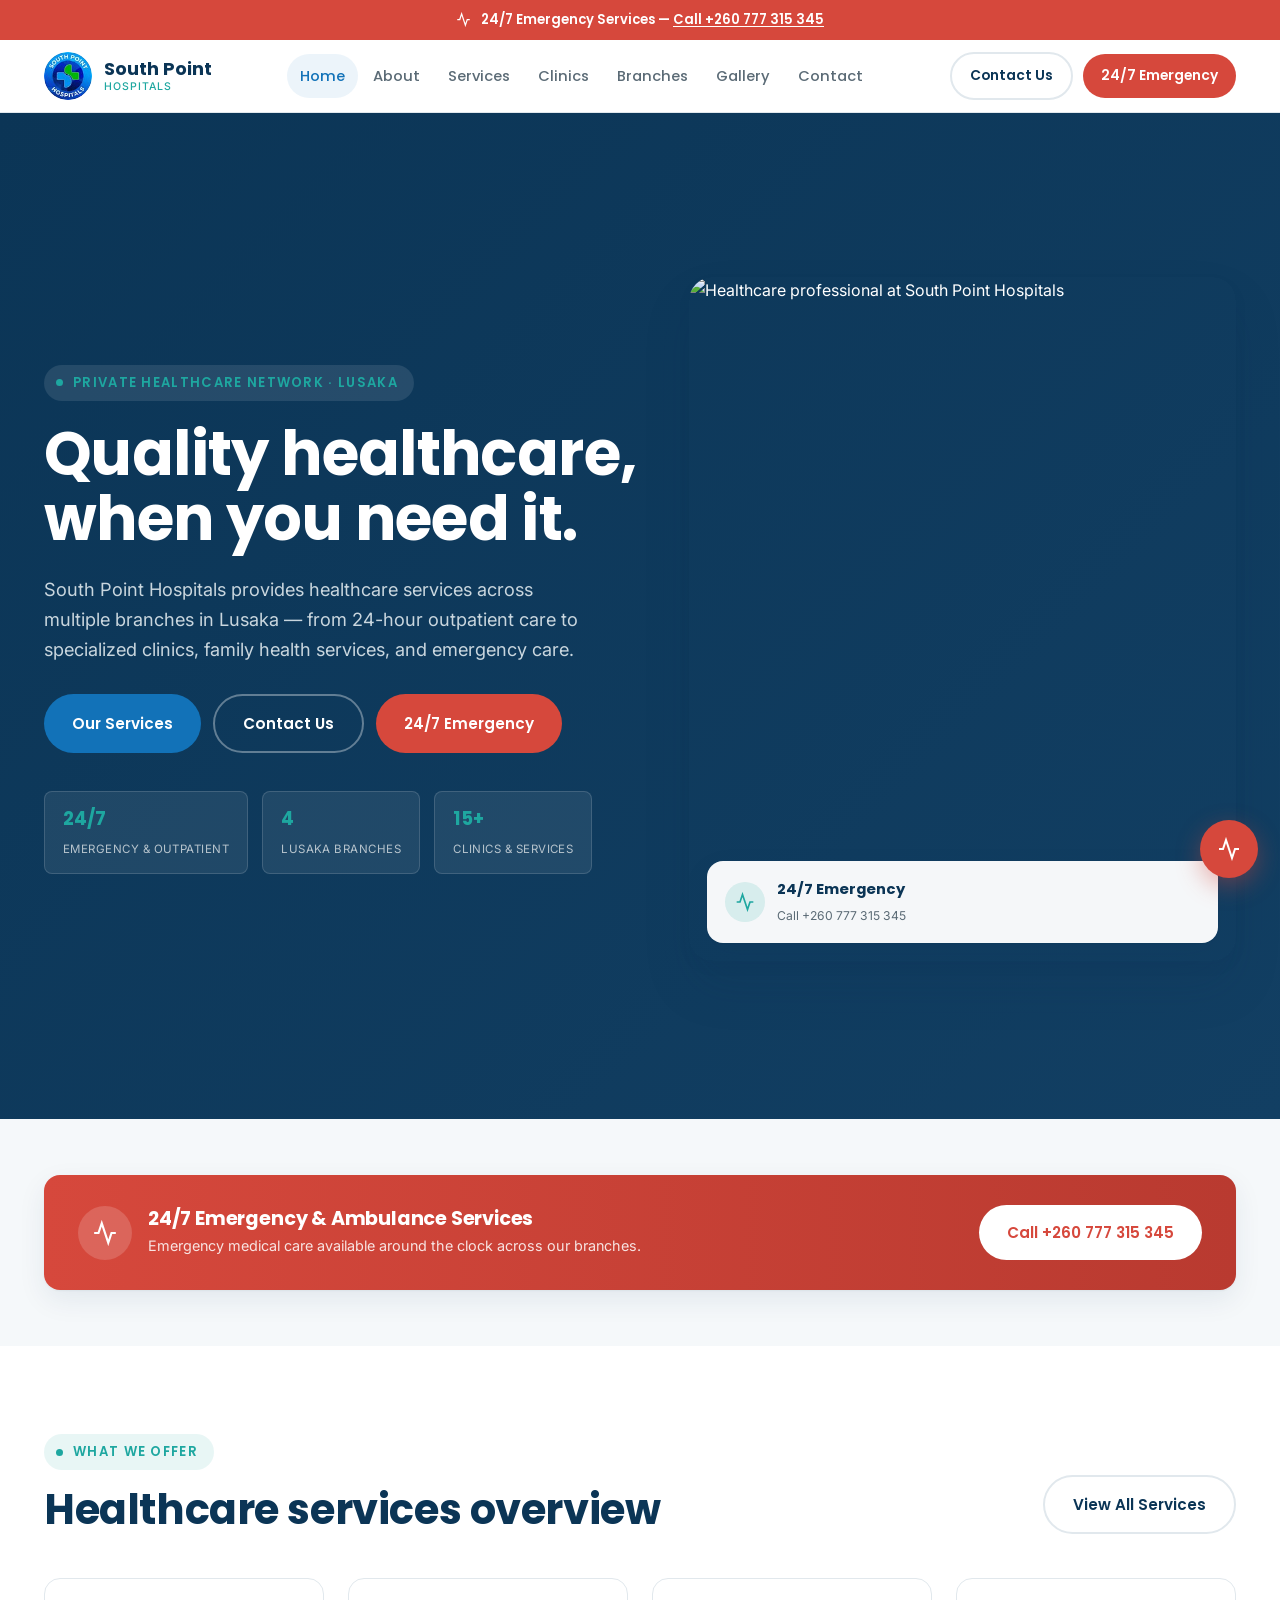
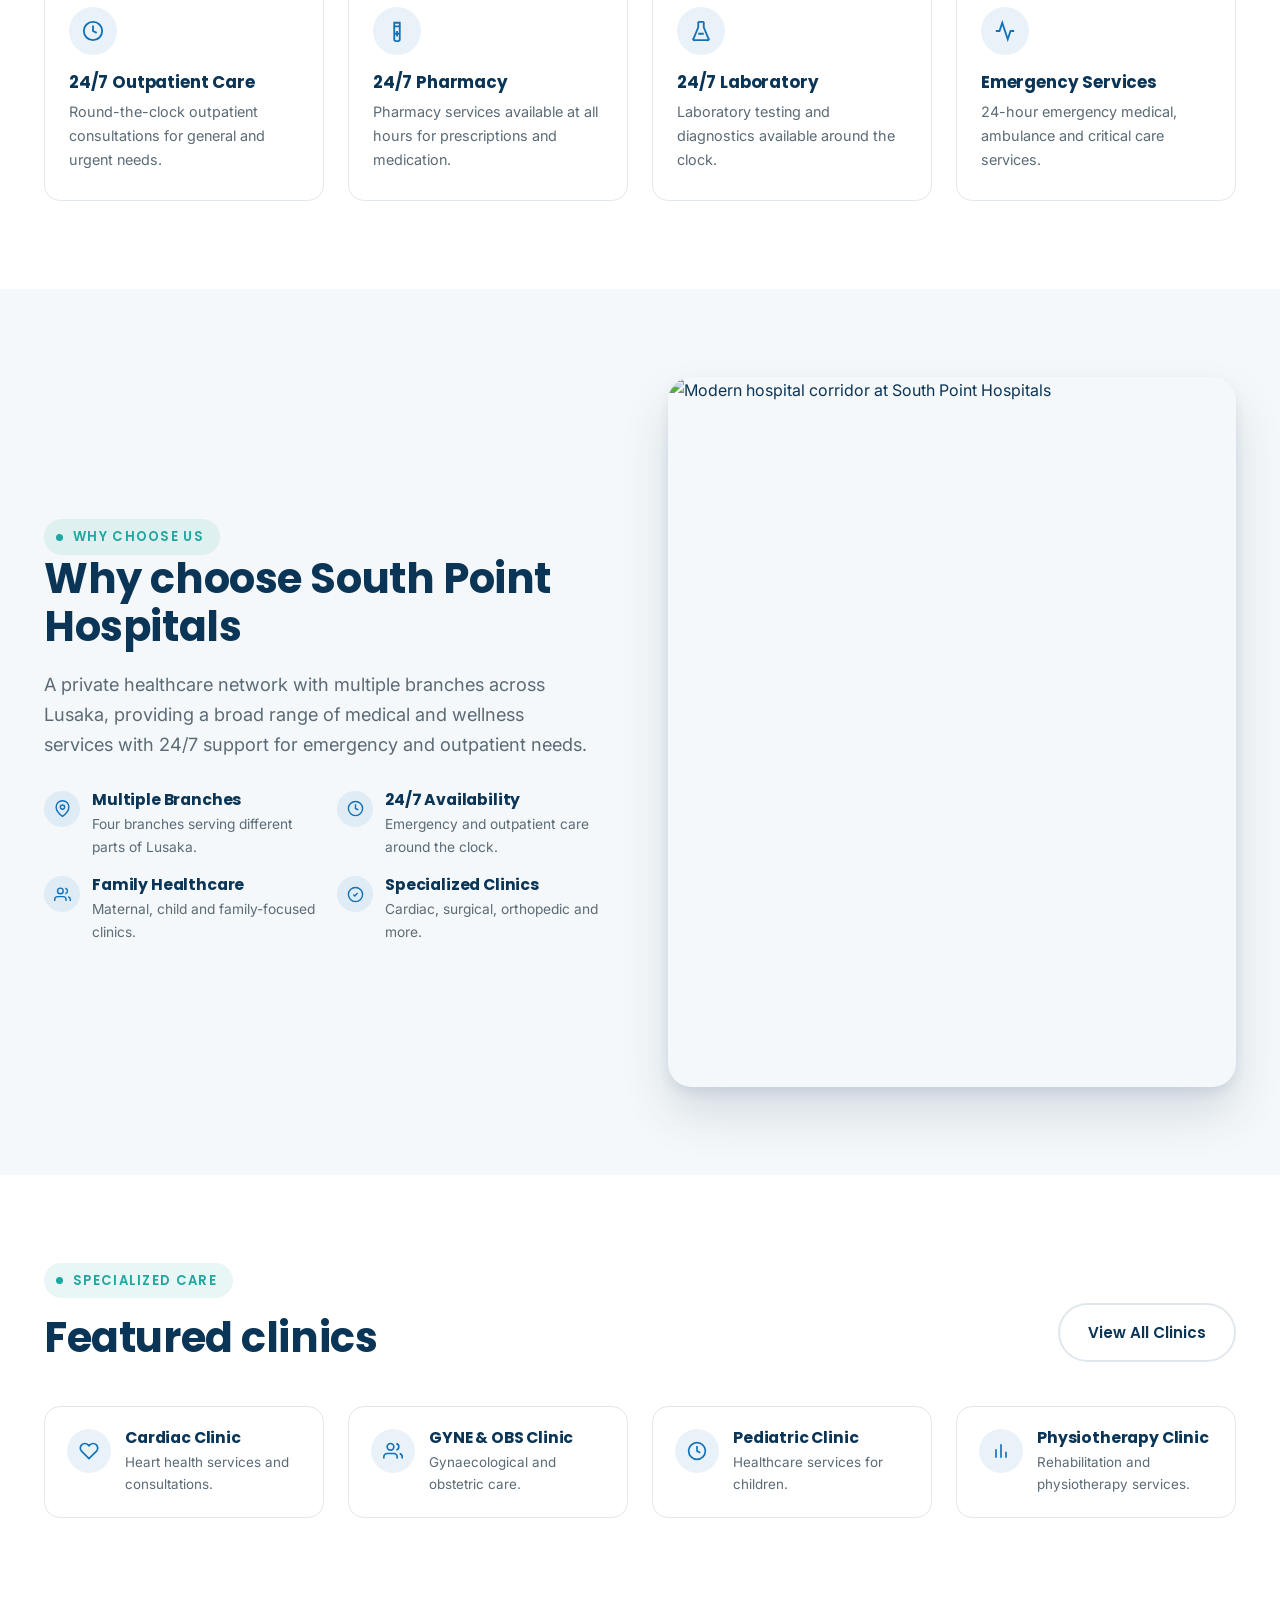
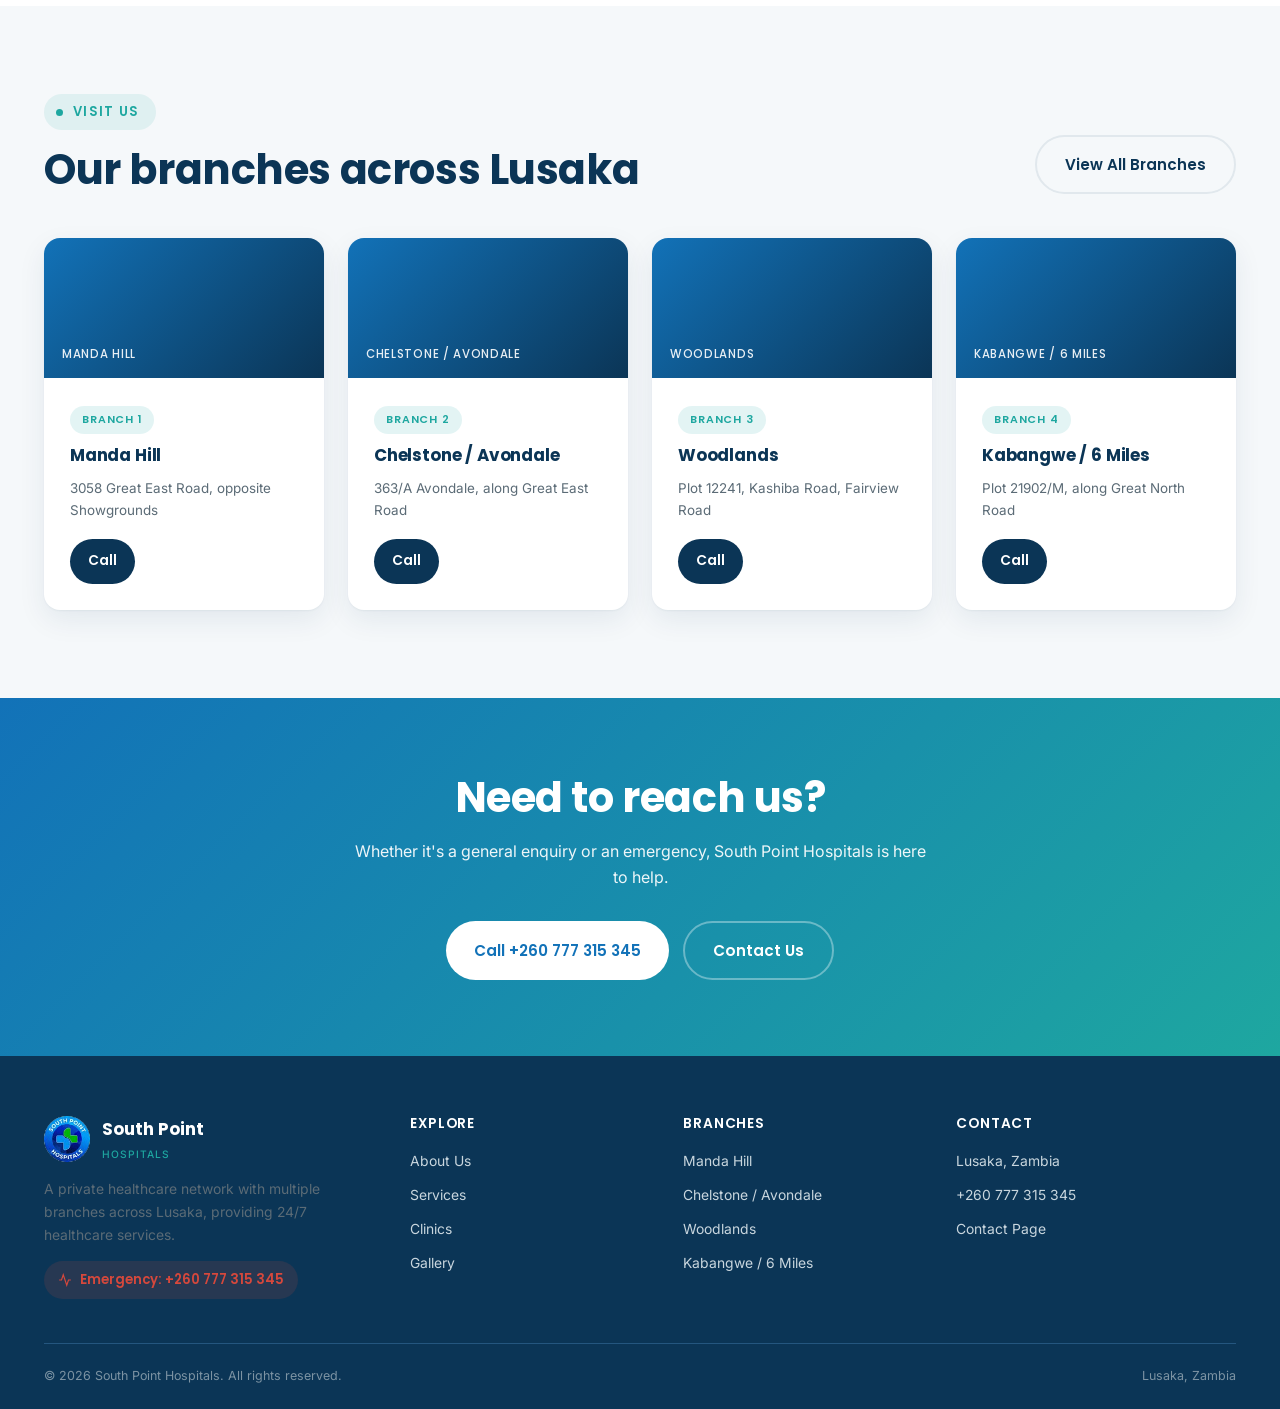
==== commit 65395c78: "Add files via upload" ====
--- a/index.html
+++ b/index.html
@@ -56,11 +56,6 @@
 
 <!-- ===== Hero ===== -->
 <section class="hero">
-  <div class="ambient-bg"><div class="orb orb-1"></div><div class="orb orb-2"></div><div class="orb orb-3"></div></div>
-  <div class="ekg-track"><div class="ekg-strip">
-    <svg viewBox="0 0 600 60" preserveAspectRatio="none"><path d="M0,30 L140,30 L155,8 L170,52 L185,14 L200,30 L600,30"/></svg>
-    <svg viewBox="0 0 600 60" preserveAspectRatio="none"><path d="M0,30 L140,30 L155,8 L170,52 L185,14 L200,30 L600,30"/></svg>
-  </div></div>
   <div class="hero-grid">
     <div class="hero-copy">
       <span class="tag-label on-dark">Private Healthcare Network · Lusaka</span>
@@ -73,8 +68,8 @@
       </div>
       <div class="hero-stats">
         <div class="stat"><b>24/7</b><span>Emergency &amp; Outpatient</span></div>
-        <div class="stat"><b data-countup="4">0</b><span>Lusaka Branches</span></div>
-        <div class="stat"><b data-countup="15" data-suffix="+">0</b><span>Clinics &amp; Services</span></div>
+        <div class="stat"><b>4</b><span>Lusaka Branches</span></div>
+        <div class="stat"><b>15+</b><span>Clinics &amp; Services</span></div>
       </div>
     </div>
     <div class="hero-visual">
@@ -256,7 +251,6 @@
 
 <!-- ===== CTA band ===== -->
 <section class="cta-band">
-  <div class="ambient-bg"><div class="orb orb-1"></div><div class="orb orb-2"></div><div class="orb orb-3"></div></div>
   <div class="container">
     <h2>Need to reach us?</h2>
     <p>Whether it's a general enquiry or an emergency, South Point Hospitals is here to help.</p>
--- a/css/style.css
+++ b/css/style.css
@@ -322,42 +322,6 @@
 .text-center { text-align: center; }
 .mx-auto { margin-left: auto; margin-right: auto; }
 
-/* ---------- Ambient motion (always-on background life) ---------- */
-.ambient-bg { position: absolute; inset: 0; overflow: hidden; pointer-events: none; z-index: 0; }
-.ambient-bg .orb { position: absolute; border-radius: 50%; filter: blur(70px); animation: orbDrift ease-in-out infinite alternate; }
-.ambient-bg .orb-1 { width: 440px; height: 440px; background: radial-gradient(circle, rgba(30,167,160,0.38), transparent 70%); top: -140px; left: -110px; animation-duration: 22s; }
-.ambient-bg .orb-2 { width: 380px; height: 380px; background: radial-gradient(circle, rgba(18,114,184,0.36), transparent 70%); bottom: -150px; right: -90px; animation-duration: 26s; animation-delay: -6s; }
-.ambient-bg .orb-3 { width: 240px; height: 240px; background: radial-gradient(circle, rgba(255,255,255,0.10), transparent 70%); top: 30%; right: 14%; animation-duration: 30s; animation-delay: -12s; }
-@keyframes orbDrift {
-  0%   { transform: translate(0, 0) scale(1); }
-  50%  { transform: translate(36px, -26px) scale(1.08); }
-  100% { transform: translate(-26px, 22px) scale(0.95); }
-}
-@media (prefers-reduced-motion: reduce) { .ambient-bg .orb { animation: none; } }
-
-.ekg-track { position: absolute; left: 0; right: 0; bottom: 0; height: 46px; overflow: hidden; opacity: 0.22; pointer-events: none; z-index: 0; }
-.ekg-track .ekg-strip { display: flex; width: 200%; height: 100%; animation: ekgScroll 9s linear infinite; }
-.ekg-track svg { height: 100%; width: 50%; flex-shrink: 0; }
-.ekg-track path { fill: none; stroke: var(--teal); stroke-width: 2; stroke-linecap: round; stroke-linejoin: round; }
-@keyframes ekgScroll { from { transform: translateX(0); } to { transform: translateX(-50%); } }
-@media (prefers-reduced-motion: reduce) { .ekg-track .ekg-strip { animation: none; } }
-
-.hero, .page-hero, .cta-band { position: relative; overflow: hidden; }
-.hero > *, .page-hero > *, .cta-band > * { position: relative; z-index: 1; }
-
-.hero-visual .float-card { animation: floatY 4.2s ease-in-out infinite; }
-@keyframes floatY { 0%, 100% { transform: translateY(0); } 50% { transform: translateY(-8px); } }
-@media (prefers-reduced-motion: reduce) { .hero-visual .float-card { animation: none; } }
-
-.em-float, .eb-ico { position: relative; }
-.em-float::before, .eb-ico::before {
-  content: ''; position: absolute; inset: 0; border-radius: 50%;
-  border: 2px solid rgba(255,255,255,0.75); animation: pulseRing 2.2s ease-out infinite;
-}
-.em-float::before { border-color: var(--emergency); }
-@keyframes pulseRing { 0% { transform: scale(1); opacity: 0.65; } 100% { transform: scale(1.7); opacity: 0; } }
-@media (prefers-reduced-motion: reduce) { .em-float::before, .eb-ico::before { animation: none; } }
-
 /* ---------- Responsive ---------- */
 @media (max-width: 1024px) {
   .grid-4 { grid-template-columns: repeat(2, 1fr); }
@@ -384,10 +348,6 @@
   .contact-form { padding: 24px; }
   .hero-stats { gap: 8px; }
   .emergency-strip { font-size: 0.74rem; padding: 8px 12px; }
-  .ambient-bg .orb-1 { width: 260px; height: 260px; }
-  .ambient-bg .orb-2 { width: 220px; height: 220px; }
-  .ambient-bg .orb-3 { display: none; }
-  .ekg-track { height: 30px; }
 }
 @media (max-width: 480px) {
   .grid-4, .grid-3, .grid-2 { grid-template-columns: 1fr; }
